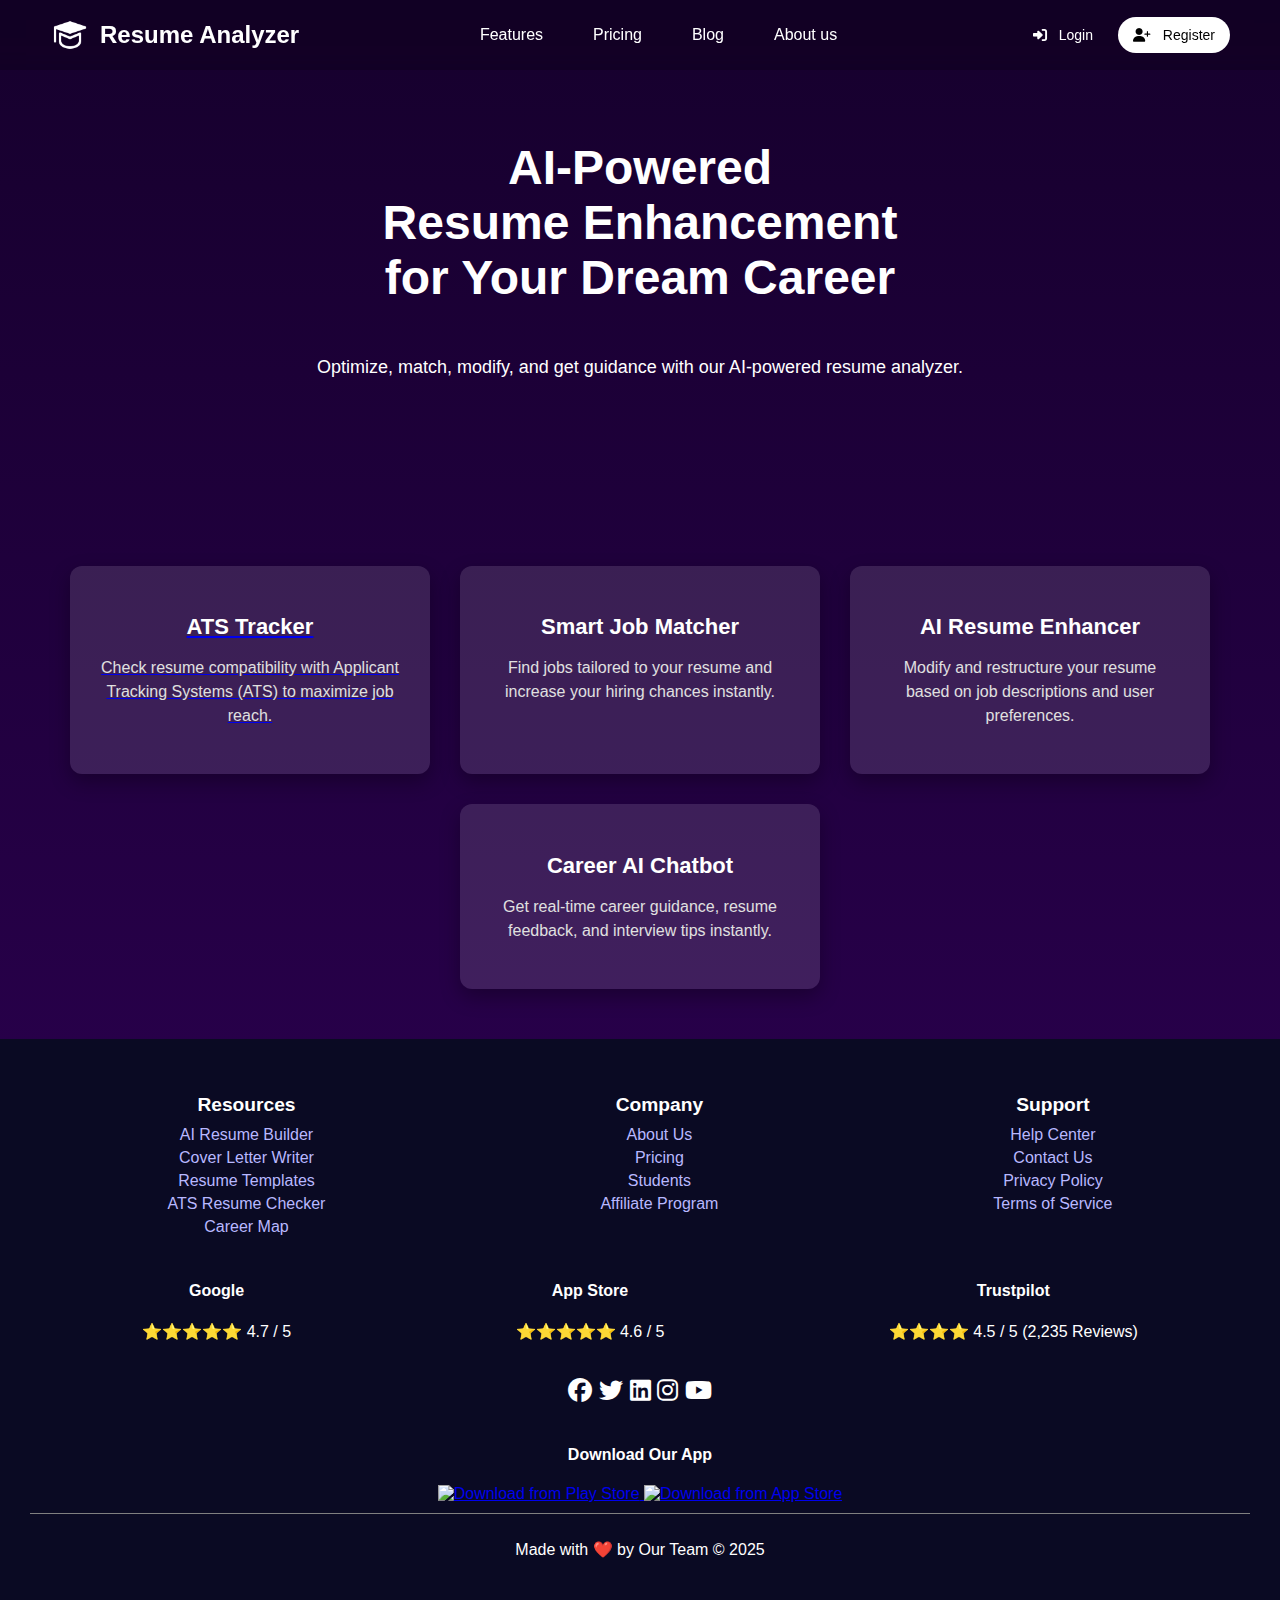
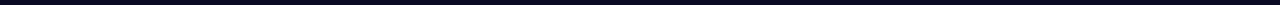
==== index.html @ 22e046ed "frontend" ====
<!DOCTYPE html>
<html lang="en">
<head>
    <meta charset="UTF-8">
    <meta name="viewport" content="width=device-width, initial-scale=1.0">
    <title>Resume Analyzer</title>
    <link rel="stylesheet" href="style.css">
    <link rel="stylesheet" href="https://cdnjs.cloudflare.com/ajax/libs/font-awesome/6.4.2/css/all.min.css">

</head>
<body>
    <nav class="navbar">
        <div class="logo">
            <img src="graduation.png" alt="Resume Analyzer Logo" class="logo-img">
            <span>Resume Analyzer</span>
          </div>
          
        <ul class="nav-links">
            <li><a href="#">Features</a></li>
            <li><a href="#">Pricing</a></li>
            <li><a href="#">Blog</a></li>
            <li><a href="#">About us</a></li>
        </ul>
        <div class="nav-buttons">
            <a href="login.html"><button class="login-btn">
                <i class="fas fa-sign-in-alt"></i> Login
              </button></a>
              
              <a href="signUp.html"><button class="register-btn">
                <i class="fas fa-user-plus"></i> Register
              </button></a>
              
        </div>
    </nav>

    <section class="hero">
        <h1>AI-Powered <br> Resume Enhancement <br> for Your Dream Career</h1>
        <p class="description">
            Optimize, match, modify, and get guidance with our AI-powered resume analyzer.
        </p>
    </section>

    <section class="features">
        <a href="ATS.html" class="feature-link">
            <div class="feature-card atstracker">
                <h2>ATS Tracker</h2>
                <p>Check resume compatibility with Applicant Tracking Systems (ATS) to maximize job reach.</p>
            </div>
        </a>
        
        <div class="feature-card jobmatcher">
            <h2>Smart Job Matcher</h2>
            <p>Find jobs tailored to your resume and increase your hiring chances instantly.</p>
        </div>
        <div class="feature-card resumebuilder">
            <h2>AI Resume Enhancer</h2>
            <p>Modify and restructure your resume based on job descriptions and user preferences.</p>
        </div>
        <div class="feature-card chatbot">
            <h2>Career AI Chatbot</h2>
            <p>Get real-time career guidance, resume feedback, and interview tips instantly.</p>
        </div>
    </section>

    <footer class="footer">
        <div class="footer-links">
            <div>
                <h4>Resources</h4>
                <a href="#">AI Resume Builder</a>
                <a href="#">Cover Letter Writer</a>
                <a href="#">Resume Templates</a>
                <a href="#">ATS Resume Checker</a>
                <a href="#">Career Map</a>
            </div>
            <div>
                <h4>Company</h4>
                <a href="#">About Us</a>
                <a href="#">Pricing</a>
                <a href="#">Students</a>
                <a href="#">Affiliate Program</a>
            </div>
            <div>
                <h4>Support</h4>
                <a href="#">Help Center</a>
                <a href="#">Contact Us</a>
                <a href="#">Privacy Policy</a>
                <a href="#">Terms of Service</a>
            </div>
        </div>

        <div class="footer-ratings">
            <div>
                <h4>Google</h4>
                <p>⭐⭐⭐⭐⭐ 4.7 / 5</p>
            </div>
            <div>
                <h4>App Store</h4>
                <p>⭐⭐⭐⭐⭐ 4.6 / 5</p>
            </div>
            <div>
                <h4>Trustpilot</h4>
                <p>⭐⭐⭐⭐ 4.5 / 5 (2,235 Reviews)</p>
            </div>
        </div>

        <div class="footer-social">
            <i class="fab fa-facebook"></i>
            <i class="fab fa-twitter"></i>
            <i class="fab fa-linkedin"></i>
            <i class="fab fa-instagram"></i>
            <i class="fab fa-youtube"></i>
        </div>

        <div class="footer-download">
            <h4>Download Our App</h4>
            <a href="#" class="download-link">
                <img src="playstore.png" alt="Download from Play Store" class="store-icon">
            </a>
            <a href="#" class="download-link">
                <img src="appstore.png" alt="Download from App Store" class="store-icon">
            </a>
        </div>

        <div class="footer-bottom">
            <p>Made with ❤️ by Our Team © 2025</p>
        </div>
    </footer>
</body>
</html>
---- style.css ----
/* General styles */

/* Navbar */
.navbar {
    display: flex;
    justify-content: space-between;
    align-items: center;
    padding: 15px 50px;
    background: rgba(0, 0, 0, 0.2);
    position: fixed;
    width: 100%;
    max-width: 100vw; /* Prevents navbar from exceeding viewport width */
    top: 0;
    left: 0;
    z-index: 1000;
    backdrop-filter: blur(10px);
    box-sizing: border-box; /* Ensures padding does not exceed width */
  }
  
  .logo {
    font-size: 24px;
    font-weight: bold;
  }
  .logo {
    display: flex;
    align-items: center;
    gap: 10px; /* Spacing between image and text */
    font-size: 24px;
    font-weight: bold;
    color: white;
  }
  
  .logo-img {
    width: 40px; /* Adjust as needed */
    height: auto;
    filter: brightness(0) invert(1); /* Converts image color to white */
  }
  
  
  .nav-links {
    list-style: none;
    display: flex;
    gap: 20px;
    padding: 0;
    margin: 0;
  }
  
  .nav-links li {
    display: inline;
  }
  
  /* Navbar Buttons */
  .nav-buttons {
    display: flex;
    gap: 10px;
  }
  
  .nav-buttons button {
    padding: 10px 15px;
    border: none;
    cursor: pointer;
    font-size: 14px;
    border-radius: 20px;
    transition: 0.3s ease-in-out;
  }
  
  .login-btn {
    background: transparent;
    border: 1px solid white;
    color: white;
    transition: background 0.3s, color 0.3s;
  }
  
  .login-btn:hover {
    background: white;
    color: black;
  }
  
  .register-btn {
    background: white;
    color: black;
    transition: background 0.3s, color 0.3s;
  }
  
  .register-btn:hover {
    background: #ff47ff;
    color: white;
  }
  
  /* Hero Section */
  .hero {
    padding: 120px 20px;
    max-width: 800px;
    margin: 0 auto;
    text-align: center;
  }
  
  .sub-heading {
    background: rgba(255, 255, 255, 0.2);
    display: inline-block;
    padding: 5px 15px;
    border-radius: 15px;
    font-size: 14px;
  }
  
  /* Keyframes for zoom-in with rainbow effect */
  @keyframes zoomFadeIn {
    0% {
        transform: scale(0.8);
        opacity: 0;
    }
    50% {
        transform: scale(1.05);
        opacity: 0.5;
    }
    100% {
        transform: scale(1);
        opacity: 1;
    }
}

/* Apply animation to the heading */
h1 {
    font-size: 48px;
    font-weight: bold;
    margin-top: 20px;
    position: relative;
    display: inline-block;
    animation: zoomFadeIn 1.2s ease-out;
}
  
  .description {
    font-size: 18px;
    margin-top: 20px;
  }
  
  /* Hero Section Buttons */
  .buttons {
    margin-top: 20px;
  }
  
  .buttons button {
    margin: 10px;
    padding: 12px 20px;
    border: none;
    cursor: pointer;
    font-size: 16px;
    border-radius: 25px;
    transition: 0.3s ease-in-out;
  }
  
  .upload-resume {
    background: white;
    color: black;
  }
  
  .optimize-resume {
    background: transparent;
    border: 1px solid white;
    color: white;
  }
  
  .upload-resume:hover {
    background: #ff47ff;
    color: white;
  }
  
  .optimize-resume:hover {
    background: white;
    color: black;
  }
  
  /* General styles */
  body {
    margin: 0;
    padding: 0;
    font-family: "Poppins", sans-serif;
    background: linear-gradient(180deg, #16002D 0%, #300058 100%);
    color: white;
    text-align: center;
  }
  
  /* Description Box */
  .description-box {
    background: rgba(255, 255, 255, 0.15); /* Soft transparent white */
    padding: 15px 25px;
    border-radius: 12px;
    display: inline-block;
    font-size: 18px;
    font-weight: 500;
    box-shadow: 0 4px 15px rgba(255, 255, 255, 0.2);
    margin-top: 15px;
    text-align: center;
    max-width: 600px;
  }
  
  /* Feature Section */
  .features {
    display: flex;
    justify-content: center;
    gap: 30px;
    flex-wrap: wrap;
    padding: 50px 20px;
  }
  
  /* Feature Card Styling */
  .feature-card {
    width: 300px;
    background: rgba(255, 255, 255, 0.12); /* Light transparent box */
    padding: 30px;
    border-radius: 12px;
    box-shadow: 0px 8px 20px rgba(0, 0, 0, 0.3);
    transition: transform 0.3s ease-in-out, box-shadow 0.3s ease-in-out;
    text-align: center;
  }
  
  /* Hover Effect */
  .feature-card:hover {
    transform: translateY(-8px);
    background: rgba(255, 255, 255, 0.2);
    box-shadow: 0px 10px 25px rgba(255, 71, 255, 0.4);
  }
  
  /* Feature Card Titles */
  .feature-card h2 {
    font-size: 22px;
    margin-bottom: 10px;
    color: white;
  }
  
  /* Feature Card Content */
  .feature-card p {
    font-size: 16px;
    line-height: 1.5;
    color: #e0e0e0;
  }
  
  .footer {
    background: #0a0a23;
    color: white;
    padding: 30px;
    text-align: center;
  }
  
  .footer-links {
    display: flex;
    justify-content: space-around;
    flex-wrap: wrap;
    padding-bottom: 20px;
  }
  
  .footer-links div h4 {
    margin-bottom: 10px;
    font-size: 1.2rem;
  }
  
  .footer-links a {
    display: block;
    color: #b8b8ff;
    text-decoration: none;
    margin: 5px 0;
  }
  
  .footer-ratings {
    display: flex;
    justify-content: space-around;
    padding-bottom: 20px;
  }
  
  .footer-social {
    font-size: 1.5rem;
    padding-bottom: 20px;
  }
  
  .footer-bottom {
    border-top: 1px solid gray;
    padding-top: 10px;
    margin-top: 10px;
  }
  .login-btn i,
.register-btn i {
  margin-right: 8px;
}

.nav-links li a {
    color: white;
    text-decoration: none;
    font-size: 16px;
    padding: 10px 15px;
    transition: background 0.3s ease-in-out, color 0.3s ease-in-out, border-radius 0.3s;
  }
  
  .nav-links li a:hover {
    background: rgba(255, 71, 255, 0.3);
    color: #ff47ff;
    border-radius: 8px;
  }
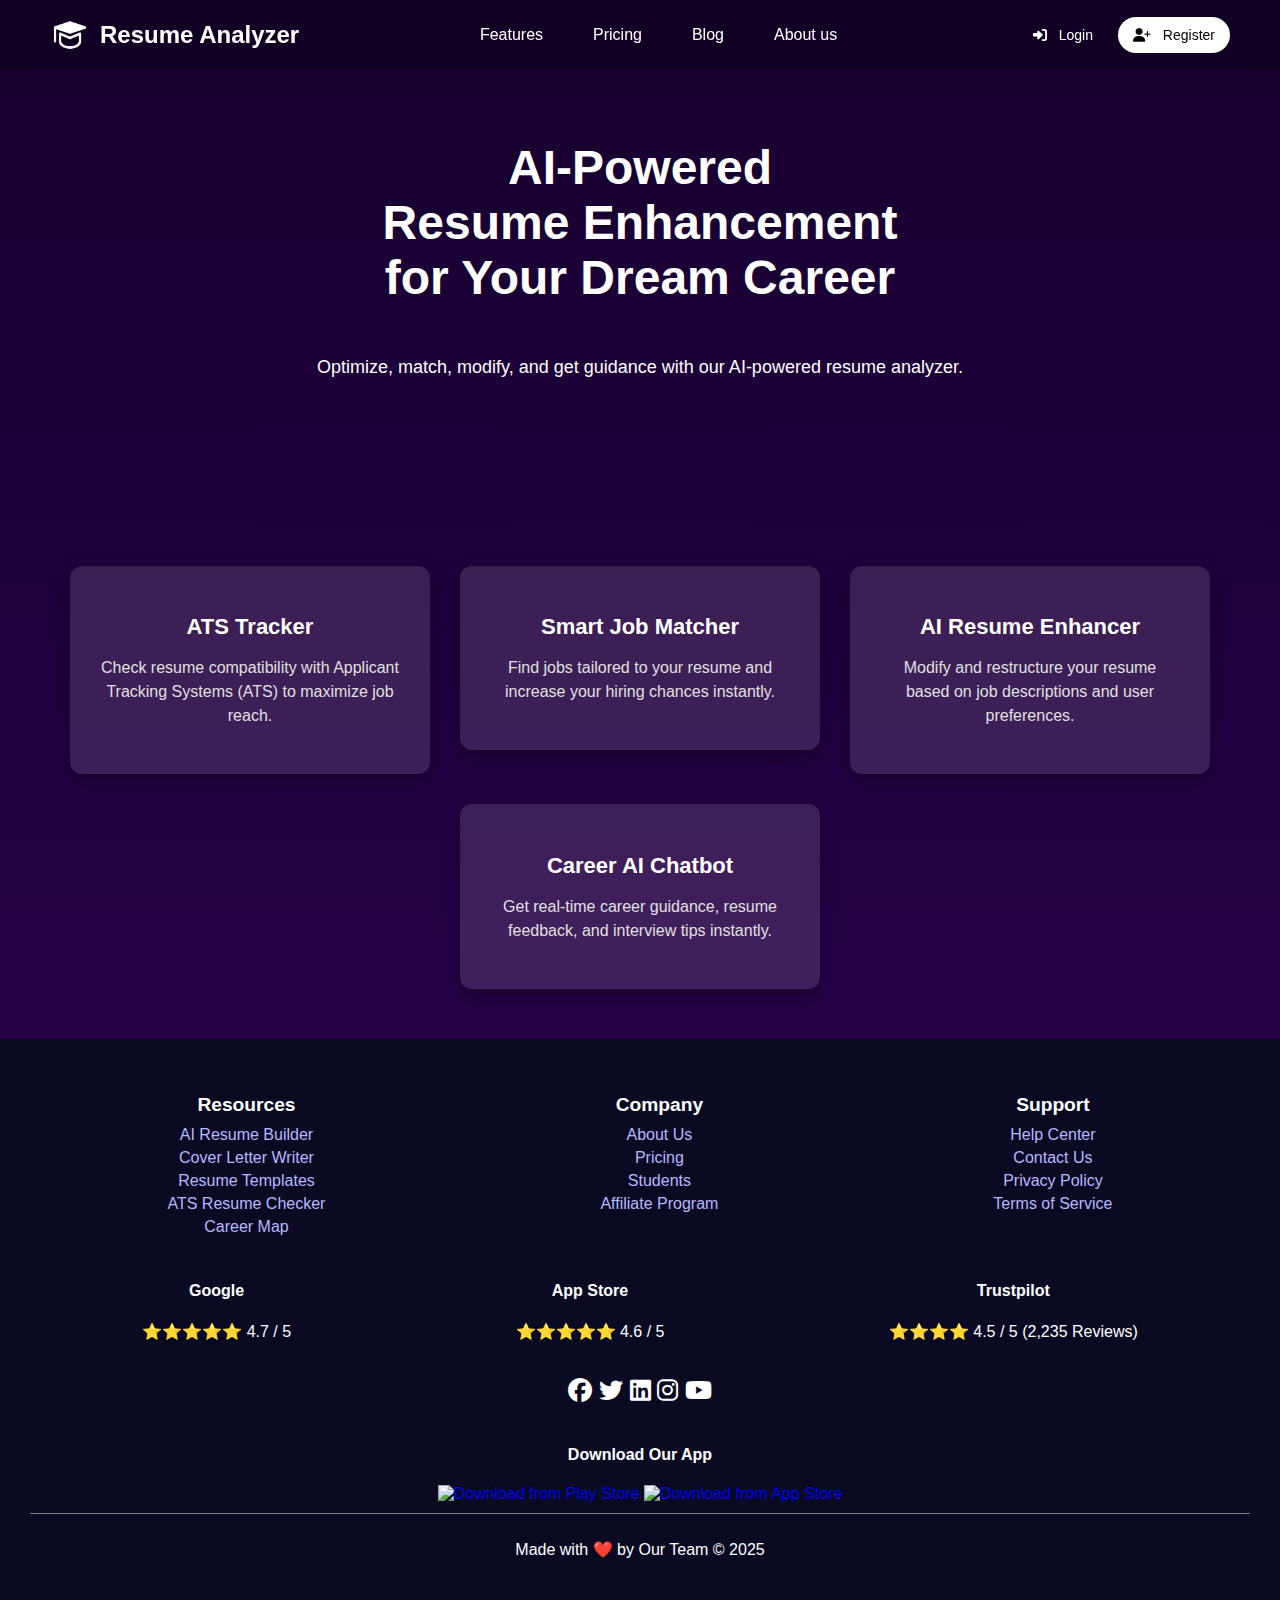
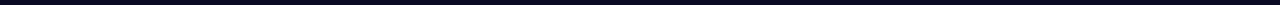
==== commit a27ff25d: "Some pages" ====
--- a/index.html
+++ b/index.html
@@ -41,21 +41,18 @@
     </section>
 
     <section class="features">
-        <a href="ATS.html" class="feature-link">
-            <div class="feature-card atstracker">
-                <h2>ATS Tracker</h2>
-                <p>Check resume compatibility with Applicant Tracking Systems (ATS) to maximize job reach.</p>
-            </div>
-        </a>
-        
-        <div class="feature-card jobmatcher">
+        <div class="feature-card atstracker">
+            <h2>ATS Tracker</h2>
+            <p>Check resume compatibility with Applicant Tracking Systems (ATS) to maximize job reach.</p>
+        </div>
+        <a href="ATS.html"><div class="feature-card jobmatcher">
             <h2>Smart Job Matcher</h2>
             <p>Find jobs tailored to your resume and increase your hiring chances instantly.</p>
-        </div>
-        <div class="feature-card resumebuilder">
+        </div></a>
+        <a href="ResumeEnh.html"><div class="feature-card resumebuilder">
             <h2>AI Resume Enhancer</h2>
             <p>Modify and restructure your resume based on job descriptions and user preferences.</p>
-        </div>
+        </div></a>
         <div class="feature-card chatbot">
             <h2>Career AI Chatbot</h2>
             <p>Get real-time career guidance, resume feedback, and interview tips instantly.</p>
--- a/style.css
+++ b/style.css
@@ -36,7 +36,9 @@
     filter: brightness(0) invert(1); /* Converts image color to white */
   }
   
-  
+  a{
+    text-decoration: none;
+  }
   .nav-links {
     list-style: none;
     display: flex;
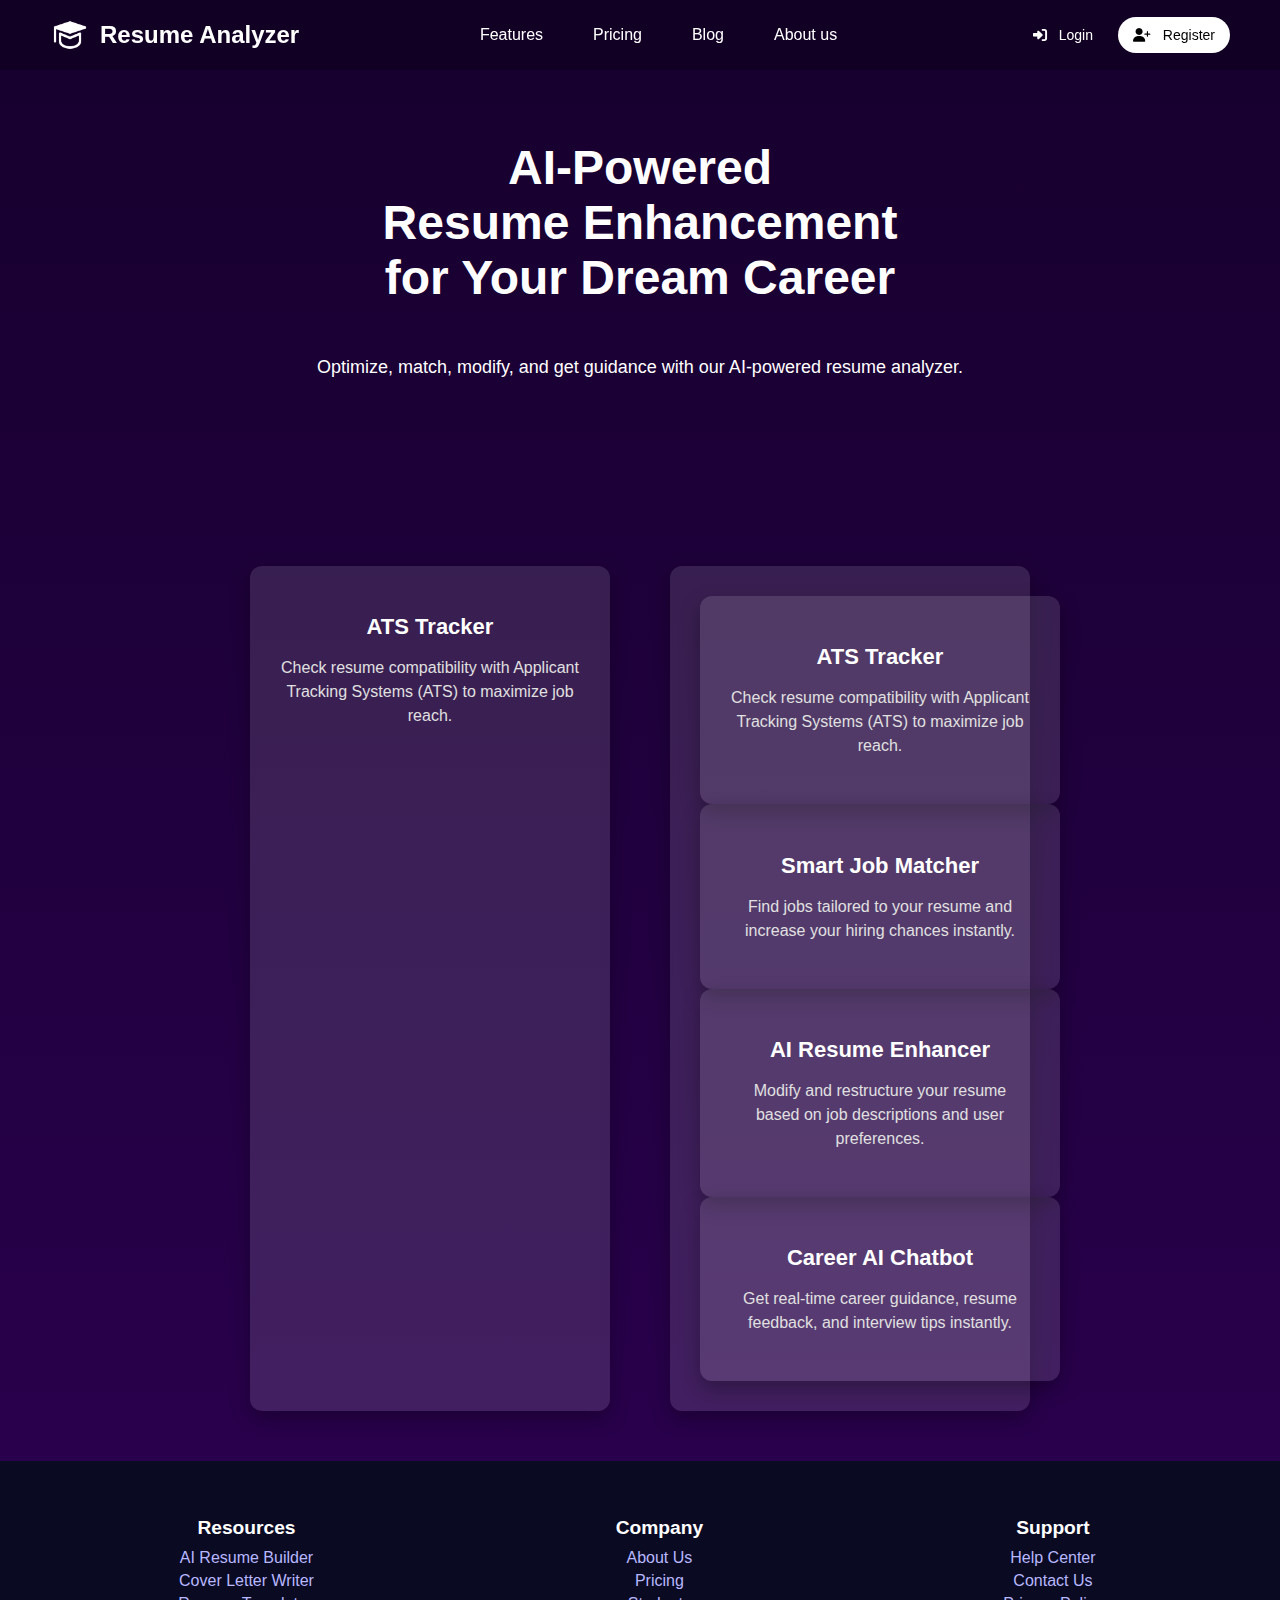
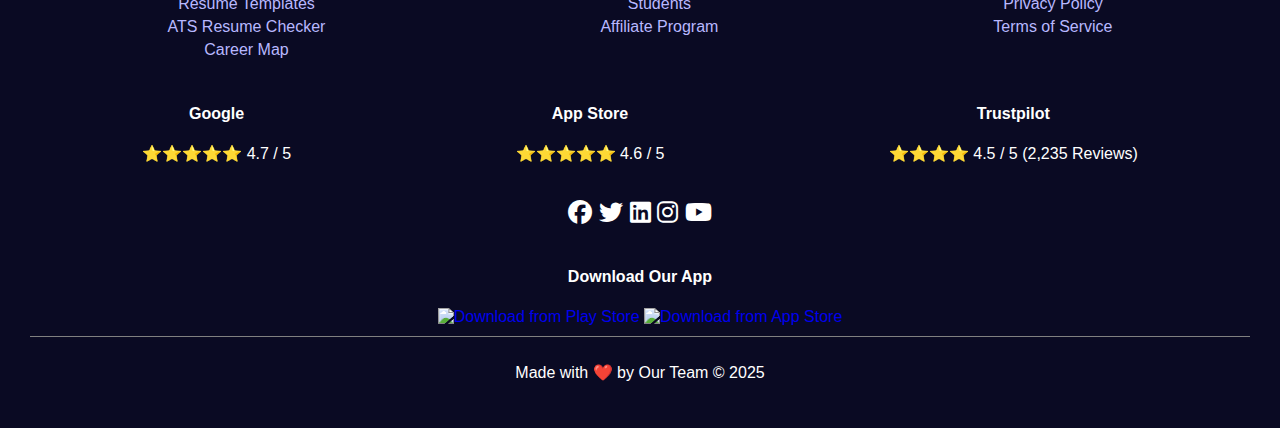
==== commit 87290979: "Merge branch 'main' of https://github.com/akula-sahith/PracticeAI" ====
--- a/index.html
+++ b/index.html
@@ -46,6 +46,14 @@
             <p>Check resume compatibility with Applicant Tracking Systems (ATS) to maximize job reach.</p>
         </div>
         <a href="ATS.html"><div class="feature-card jobmatcher">
+        <a href="ATS.html" class="feature-link">
+            <div class="feature-card atstracker">
+                <h2>ATS Tracker</h2>
+                <p>Check resume compatibility with Applicant Tracking Systems (ATS) to maximize job reach.</p>
+            </div>
+        </a>
+        
+        <div class="feature-card jobmatcher">
             <h2>Smart Job Matcher</h2>
             <p>Find jobs tailored to your resume and increase your hiring chances instantly.</p>
         </div></a>
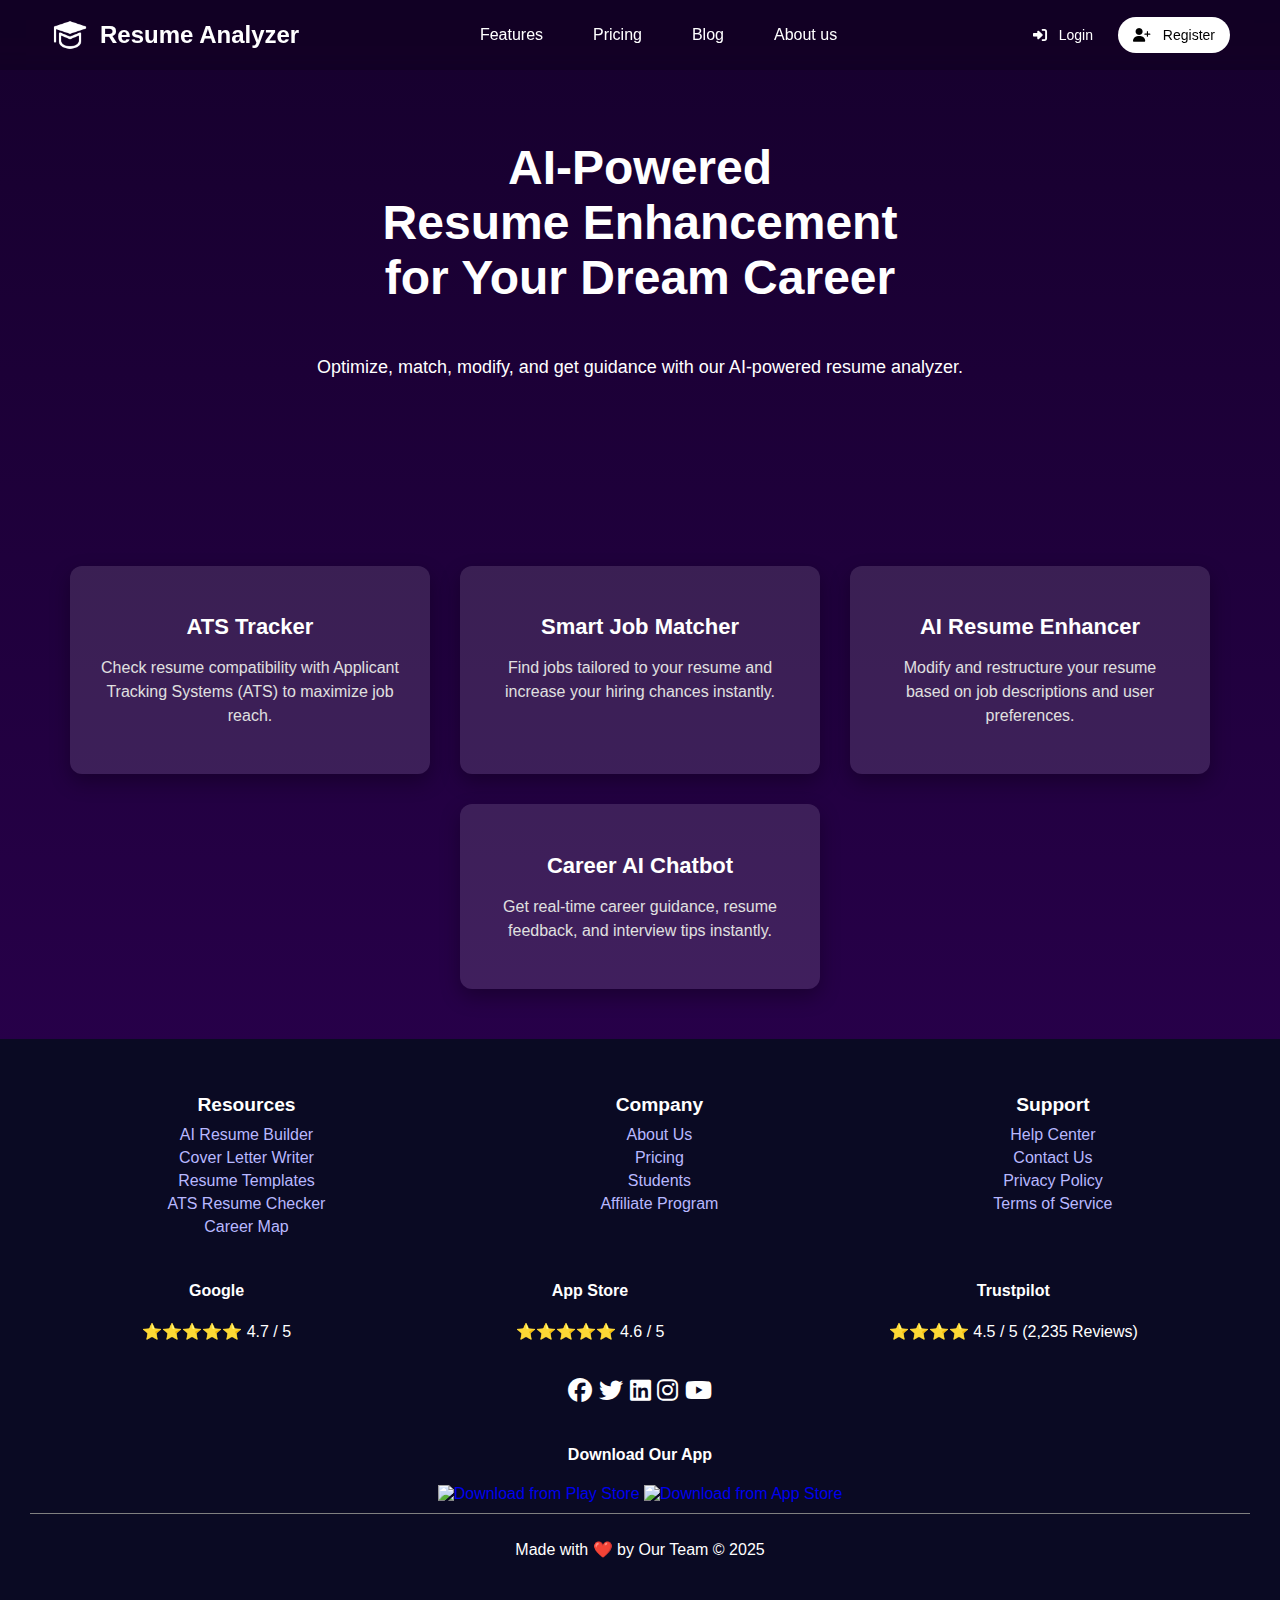
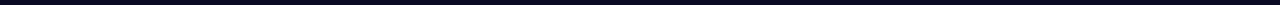
==== commit 828bbd60: "A small change" ====
--- a/index.html
+++ b/index.html
@@ -41,11 +41,6 @@
     </section>
 
     <section class="features">
-        <div class="feature-card atstracker">
-            <h2>ATS Tracker</h2>
-            <p>Check resume compatibility with Applicant Tracking Systems (ATS) to maximize job reach.</p>
-        </div>
-        <a href="ATS.html"><div class="feature-card jobmatcher">
         <a href="ATS.html" class="feature-link">
             <div class="feature-card atstracker">
                 <h2>ATS Tracker</h2>
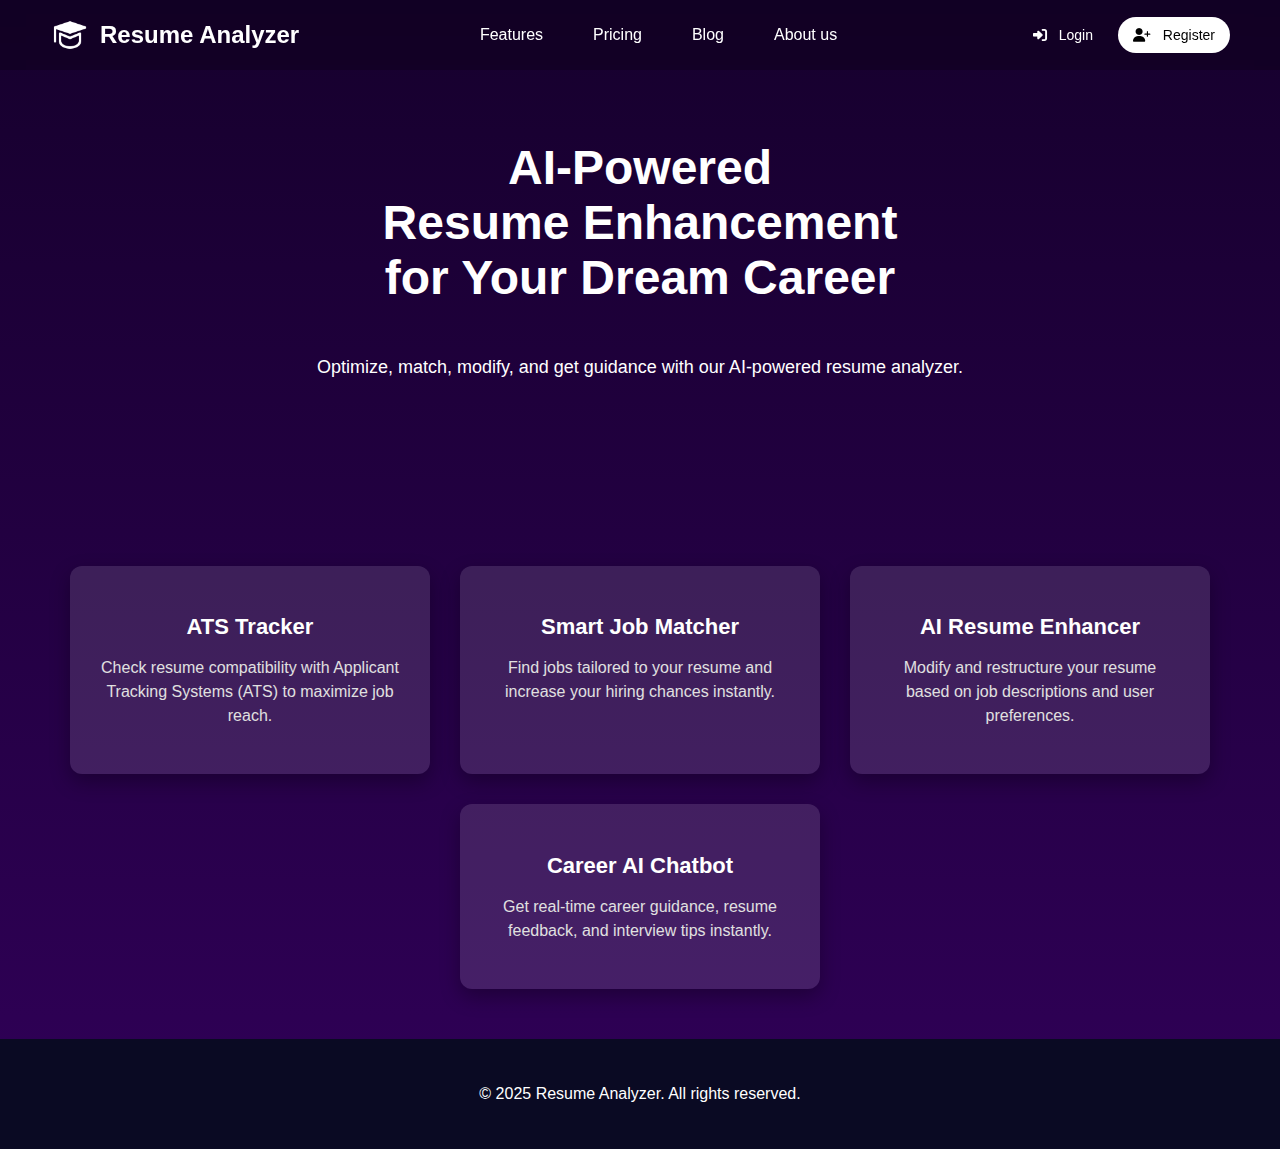
==== commit 8f6ca7ce: "Some changes" ====
--- a/index.html
+++ b/index.html
@@ -62,68 +62,9 @@
         </div>
     </section>
 
-    <footer class="footer">
-        <div class="footer-links">
-            <div>
-                <h4>Resources</h4>
-                <a href="#">AI Resume Builder</a>
-                <a href="#">Cover Letter Writer</a>
-                <a href="#">Resume Templates</a>
-                <a href="#">ATS Resume Checker</a>
-                <a href="#">Career Map</a>
-            </div>
-            <div>
-                <h4>Company</h4>
-                <a href="#">About Us</a>
-                <a href="#">Pricing</a>
-                <a href="#">Students</a>
-                <a href="#">Affiliate Program</a>
-            </div>
-            <div>
-                <h4>Support</h4>
-                <a href="#">Help Center</a>
-                <a href="#">Contact Us</a>
-                <a href="#">Privacy Policy</a>
-                <a href="#">Terms of Service</a>
-            </div>
-        </div>
-
-        <div class="footer-ratings">
-            <div>
-                <h4>Google</h4>
-                <p>⭐⭐⭐⭐⭐ 4.7 / 5</p>
-            </div>
-            <div>
-                <h4>App Store</h4>
-                <p>⭐⭐⭐⭐⭐ 4.6 / 5</p>
-            </div>
-            <div>
-                <h4>Trustpilot</h4>
-                <p>⭐⭐⭐⭐ 4.5 / 5 (2,235 Reviews)</p>
-            </div>
-        </div>
-
-        <div class="footer-social">
-            <i class="fab fa-facebook"></i>
-            <i class="fab fa-twitter"></i>
-            <i class="fab fa-linkedin"></i>
-            <i class="fab fa-instagram"></i>
-            <i class="fab fa-youtube"></i>
-        </div>
-
-        <div class="footer-download">
-            <h4>Download Our App</h4>
-            <a href="#" class="download-link">
-                <img src="playstore.png" alt="Download from Play Store" class="store-icon">
-            </a>
-            <a href="#" class="download-link">
-                <img src="appstore.png" alt="Download from App Store" class="store-icon">
-            </a>
-        </div>
-
-        <div class="footer-bottom">
-            <p>Made with ❤️ by Our Team © 2025</p>
-        </div>
-    </footer>
+    
+        <footer class="footer">
+            <p>© 2025 Resume Analyzer. All rights reserved.</p>
+        </footer>
 </body>
 </html>
